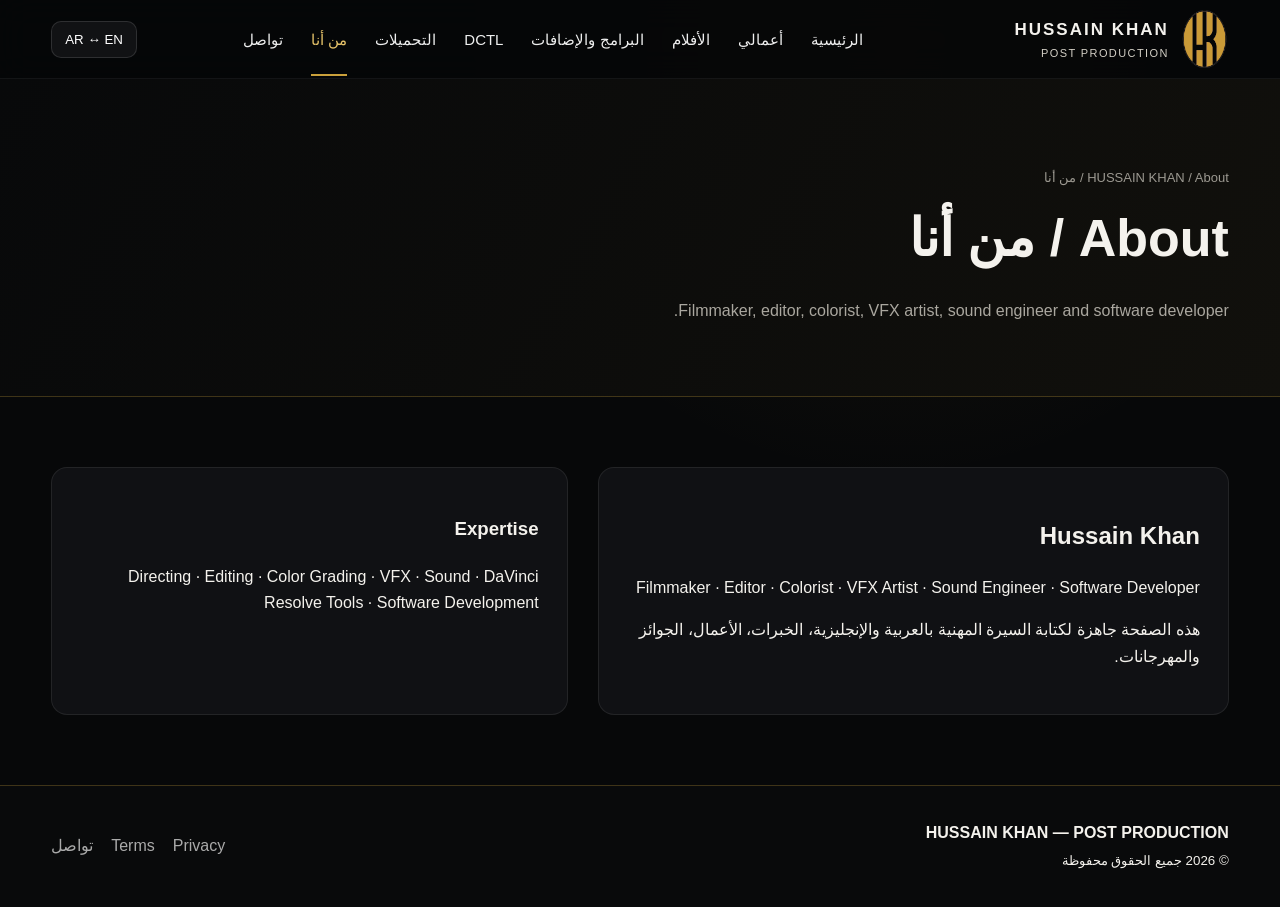
==== about/index.html @ 6a82c0e9 "Add files via upload" ====
<!doctype html><html lang="ar" dir="rtl"><head><meta charset="utf-8"><meta name="viewport" content="width=device-width,initial-scale=1"><title>About / من أنا | Hussain Khan</title><meta name="description" content="Filmmaker, editor, colorist, VFX artist, sound engineer and software developer."><link rel="stylesheet" href="../assets/css/style.css"></head><body data-depth="1" data-active="about"><div data-header></div><main><section class="page-hero"><div class="container"><div class="breadcrumbs">HUSSAIN KHAN / About / من أنا</div><h1>About / من أنا</h1><p>Filmmaker, editor, colorist, VFX artist, sound engineer and software developer.</p></div></section><section class="section"><div class="container two-col"><div class="panel"><h2>Hussain Khan</h2><p>Filmmaker · Editor · Colorist · VFX Artist · Sound Engineer · Software Developer</p><p>هذه الصفحة جاهزة لكتابة السيرة المهنية بالعربية والإنجليزية، الخبرات، الأعمال، الجوائز والمهرجانات.</p></div><div class="panel"><h3>Expertise</h3><p>Directing · Editing · Color Grading · VFX · Sound · DaVinci Resolve Tools · Software Development</p></div></div></section></main><div data-footer></div><script src="../assets/js/components.js"></script><script src="../assets/js/app.js"></script></body></html>
---- assets/css/style.css ----
@font-face{font-family:PNU;src:url('../fonts/PNU-Regular.ttf') format('truetype');font-weight:400;font-style:normal;font-display:swap}
@font-face{font-family:PNU;src:url('../fonts/PNU-Bold.ttf') format('truetype');font-weight:700;font-style:normal;font-display:swap}
:root{--bg:#070809;--bg2:#0d0e10;--panel:#111214;--panel2:#17181b;--gold:#caa03b;--gold2:#e7c36a;--text:#f4f2ed;--muted:#aaa79f;--line:rgba(202,160,59,.28);--shadow:0 20px 60px rgba(0,0,0,.35);--radius:18px}
*{box-sizing:border-box}html{scroll-behavior:smooth}body{margin:0;background:radial-gradient(circle at 70% 5%,rgba(202,160,59,.08),transparent 35%),var(--bg);color:var(--text);font-family:PNU,Arial,"Noto Sans Arabic",sans-serif;line-height:1.65}a{color:inherit;text-decoration:none}img{max-width:100%;display:block}.container{width:min(1380px,92vw);margin:auto}.gold{color:var(--gold2)}
.site-header{position:sticky;top:0;z-index:50;background:rgba(5,6,7,.86);backdrop-filter:blur(16px);border-bottom:1px solid rgba(255,255,255,.06)}.nav{min-height:78px;display:flex;align-items:center;gap:30px}.brand{display:flex;align-items:center;gap:12px;min-width:260px}.brand img{width:48px;height:58px;object-fit:contain}.brand strong{display:block;letter-spacing:2px;font-size:17px}.brand small{display:block;color:#d4d0c6;letter-spacing:1.4px;font-size:11px}.nav-links{display:flex;align-items:center;gap:28px;margin-inline:auto;font-size:15px}.nav-links a{padding:26px 0 22px;border-bottom:2px solid transparent;color:#eee}.nav-links a:hover,.nav-links a.active{color:var(--gold2);border-color:var(--gold)}.nav-actions{display:flex;align-items:center;gap:10px}.lang-btn,.icon-btn{border:1px solid rgba(255,255,255,.12);background:#111214;color:#fff;border-radius:10px;padding:10px 13px;cursor:pointer;font-family:inherit}.menu-btn{display:none}
.hero{min-height:690px;position:relative;overflow:hidden;border-bottom:1px solid var(--line)}.hero-bg{position:absolute;inset:0 0 0 43%;background:url('../img/hero.jpg') center/cover no-repeat;filter:saturate(.85) contrast(1.08)}.hero:after{content:"";position:absolute;inset:0;background:linear-gradient(90deg,#060708 0%,#060708 34%,rgba(6,7,8,.84) 49%,rgba(6,7,8,.15) 76%,rgba(6,7,8,.5) 100%)}.hero-content{position:relative;z-index:2;padding:80px 0 56px;max-width:760px}.eyebrow{color:var(--gold);text-transform:uppercase;letter-spacing:4px;font-size:15px}.hero h1{font-family:PNU,Impact,sans-serif;font-size:clamp(54px,7vw,105px);line-height:.95;letter-spacing:2px;margin:15px 0}.hero h2{font-size:42px;color:var(--gold);margin:0 0 12px}.roles{display:flex;flex-wrap:wrap;gap:7px 12px;text-transform:uppercase;font-size:14px}.roles span:not(:last-child):after{content:"•";color:var(--gold);margin-inline-start:12px}.lead{max-width:640px;color:#d0cdc6;font-size:17px;margin:20px 0 28px}.actions{display:flex;gap:14px;flex-wrap:wrap}.btn{display:inline-flex;align-items:center;justify-content:center;min-height:52px;padding:0 22px;border-radius:9px;border:1px solid var(--gold);font-weight:700;transition:.2s}.btn.primary{background:linear-gradient(135deg,#9c7423,#d9aa43);color:#fff}.btn:hover{transform:translateY(-2px);box-shadow:0 10px 30px rgba(202,160,59,.18)}
.section{padding:70px 0}.section.alt{background:#0b0c0e}.section-title{display:flex;justify-content:space-between;align-items:end;gap:20px;margin-bottom:28px}.section-title h2{margin:0;font-size:34px}.section-title p{margin:0;color:var(--muted)}.grid{display:grid;grid-template-columns:repeat(4,1fr);gap:18px}.card{background:linear-gradient(180deg,#111316,#0d0e10);border:1px solid rgba(202,160,59,.24);border-radius:var(--radius);overflow:hidden;box-shadow:var(--shadow)}.card-body{padding:20px}.card h3{margin:0 0 4px}.card .sub{color:var(--gold);font-size:12px;text-transform:uppercase;letter-spacing:1px}.card-media{aspect-ratio:16/8.5;object-fit:cover;width:100%;filter:saturate(.85)}.card p{color:var(--muted);font-size:14px}.card-link{color:var(--gold2);font-weight:700}.stats{display:grid;grid-template-columns:repeat(4,1fr);border:1px solid var(--line);border-radius:16px;background:#0e1012}.stat{padding:25px;text-align:center}.stat:not(:last-child){border-inline-end:1px solid var(--line)}.stat strong{font-size:34px;display:block}.stat span{color:var(--gold)}
.page-hero{padding:88px 0 55px;border-bottom:1px solid var(--line);background:linear-gradient(120deg,#08090a,#11100c)}.page-hero h1{font-size:52px;margin:0 0 10px}.page-hero p{color:var(--muted);max-width:760px}.content-grid{display:grid;grid-template-columns:repeat(3,1fr);gap:20px}.item{border:1px solid rgba(255,255,255,.09);background:#101114;border-radius:16px;overflow:hidden}.item .body{padding:20px}.tag{display:inline-block;border:1px solid var(--line);color:var(--gold2);border-radius:50px;padding:4px 10px;font-size:12px}.download-list{display:grid;gap:12px}.download-item{display:flex;align-items:center;justify-content:space-between;gap:20px;padding:18px 20px;background:#111214;border:1px solid rgba(255,255,255,.08);border-radius:12px}.download-item small{color:var(--muted)}.two-col{display:grid;grid-template-columns:1.1fr .9fr;gap:30px}.panel{background:#101114;border:1px solid rgba(255,255,255,.08);border-radius:16px;padding:28px}.form{display:grid;gap:14px}.form input,.form textarea,.form select{width:100%;background:#0a0b0c;border:1px solid rgba(255,255,255,.12);color:#fff;padding:14px 15px;border-radius:10px;font:inherit}.form textarea{min-height:160px;resize:vertical}.notice{padding:14px 16px;border-inline-start:3px solid var(--gold);background:rgba(202,160,59,.08);color:#d9d5cc}.breadcrumbs{color:#9c9991;font-size:13px;margin-bottom:8px}.legal h2{margin-top:35px;color:var(--gold2)}
footer{border-top:1px solid var(--line);background:#090a0b;padding:34px 0}.footer-grid{display:grid;grid-template-columns:1fr auto;align-items:center;gap:20px}.footer-links{display:flex;gap:18px;flex-wrap:wrap;color:#aaa}.mobile-only{display:none}
html[dir="rtl"] .hero:after{background:linear-gradient(270deg,#060708 0%,#060708 34%,rgba(6,7,8,.84) 49%,rgba(6,7,8,.15) 76%,rgba(6,7,8,.5) 100%)}html[dir="rtl"] .hero-bg{inset:0 43% 0 0;transform:scaleX(-1)}
@media(max-width:1050px){.nav-links{display:none}.menu-btn{display:block}.grid,.content-grid{grid-template-columns:repeat(2,1fr)}.hero-bg{inset:0}.hero:after,html[dir="rtl"] .hero:after{background:linear-gradient(180deg,rgba(6,7,8,.55),#060708 88%)}.hero-content{padding-top:330px}.two-col{grid-template-columns:1fr}.brand{min-width:0}.stats{grid-template-columns:repeat(2,1fr)}.stat:nth-child(2){border-inline-end:0}.stat:nth-child(-n+2){border-bottom:1px solid var(--line)}}
@media(max-width:650px){.container{width:min(94vw,620px)}.nav{min-height:68px}.brand strong{font-size:13px}.brand small{font-size:9px}.brand img{width:40px}.nav-actions .icon-btn{display:none}.hero{min-height:640px}.hero-content{padding-top:300px}.hero h1{font-size:52px}.hero h2{font-size:30px}.grid,.content-grid,.stats{grid-template-columns:1fr}.stat{border-bottom:1px solid var(--line)!important;border-inline-end:0!important}.stat:last-child{border-bottom:0!important}.section{padding:50px 0}.section-title{display:block}.page-hero{padding:60px 0 40px}.page-hero h1{font-size:38px}.footer-grid{grid-template-columns:1fr}.download-item{align-items:flex-start;flex-direction:column}}
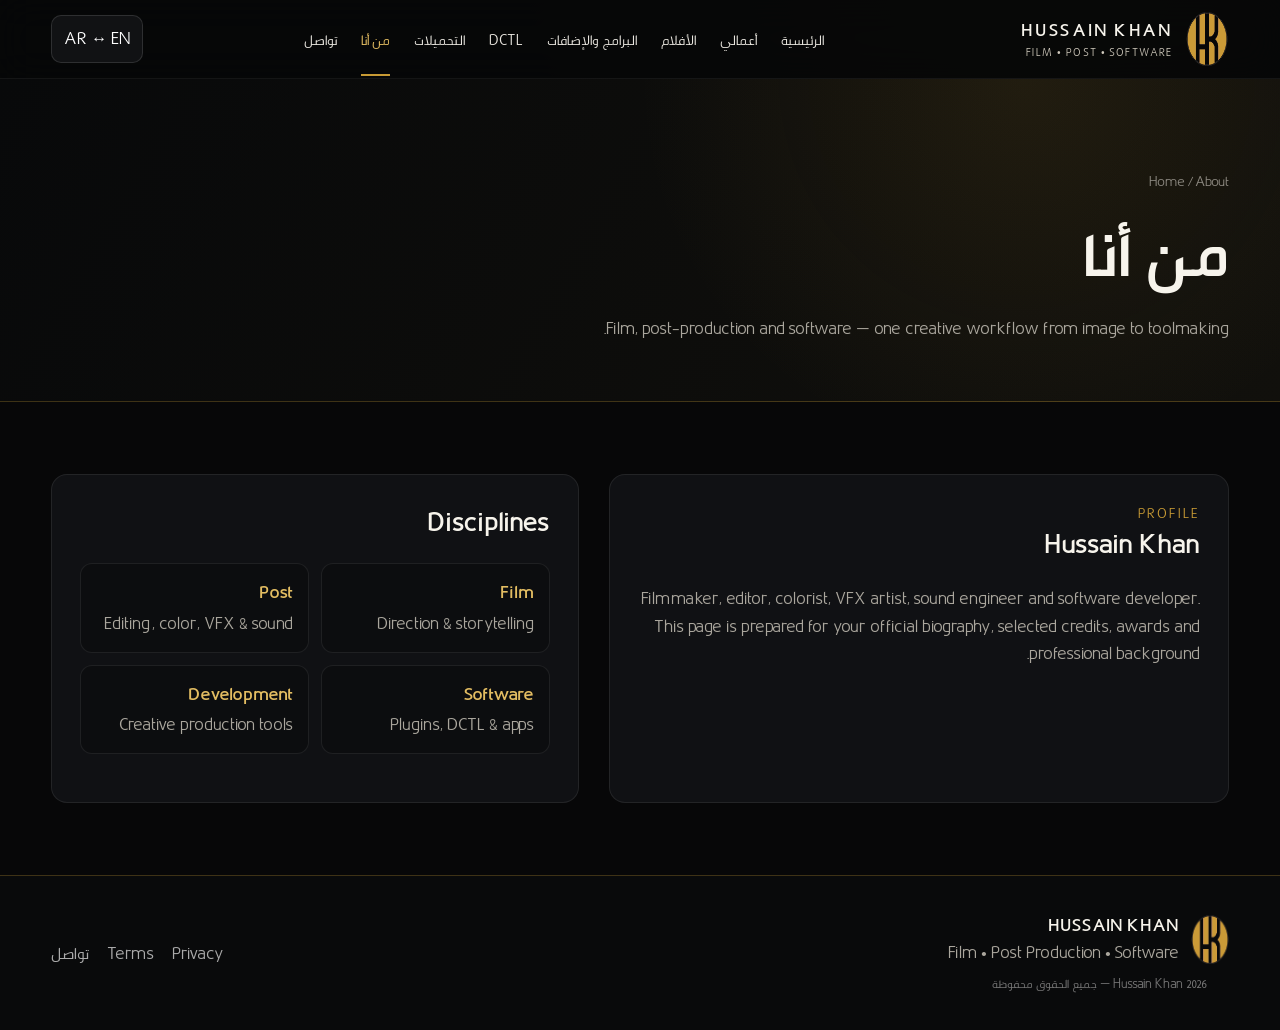
==== commit 797607d1: "Add files via upload" ====
--- a/about/index.html
+++ b/about/index.html
@@ -1 +1 @@
-<!doctype html><html lang="ar" dir="rtl"><head><meta charset="utf-8"><meta name="viewport" content="width=device-width,initial-scale=1"><title>About / من أنا | Hussain Khan</title><meta name="description" content="Filmmaker, editor, colorist, VFX artist, sound engineer and software developer."><link rel="stylesheet" href="../assets/css/style.css"></head><body data-depth="1" data-active="about"><div data-header></div><main><section class="page-hero"><div class="container"><div class="breadcrumbs">HUSSAIN KHAN / About / من أنا</div><h1>About / من أنا</h1><p>Filmmaker, editor, colorist, VFX artist, sound engineer and software developer.</p></div></section><section class="section"><div class="container two-col"><div class="panel"><h2>Hussain Khan</h2><p>Filmmaker · Editor · Colorist · VFX Artist · Sound Engineer · Software Developer</p><p>هذه الصفحة جاهزة لكتابة السيرة المهنية بالعربية والإنجليزية، الخبرات، الأعمال، الجوائز والمهرجانات.</p></div><div class="panel"><h3>Expertise</h3><p>Directing · Editing · Color Grading · VFX · Sound · DaVinci Resolve Tools · Software Development</p></div></div></section></main><div data-footer></div><script src="../assets/js/components.js"></script><script src="../assets/js/app.js"></script></body></html>
+<!doctype html><html lang="ar" dir="rtl"><head><meta charset="utf-8"><meta name="viewport" content="width=device-width,initial-scale=1"><title>About | Hussain Khan</title><meta name="description" content="About Hussain Khan — filmmaker and software developer."><link rel="icon" href="../assets/img/logo-gold.png"><link rel="stylesheet" href="../assets/css/style.css"></head><body data-depth="1" data-active="about"><div data-header></div><main><section class="page-hero"><div class="container"><div class="breadcrumbs">Home / About</div><h1 data-i18n="about">من أنا</h1><p>Film, post-production and software — one creative workflow from image to toolmaking.</p></div></section><section class="section"><div class="container two-col"><div class="panel"><div class="kicker">Profile</div><h2>Hussain Khan</h2><p class="muted">Filmmaker, editor, colorist, VFX artist, sound engineer and software developer. This page is prepared for your official biography, selected credits, awards and professional background.</p></div><div class="panel"><h2>Disciplines</h2><div class="feature-list"><div class="feature"><strong>Film</strong><span class="muted">Direction & storytelling</span></div><div class="feature"><strong>Post</strong><span class="muted">Editing, color, VFX & sound</span></div><div class="feature"><strong>Software</strong><span class="muted">Plugins, DCTL & apps</span></div><div class="feature"><strong>Development</strong><span class="muted">Creative production tools</span></div></div></div></div></section></main><div data-footer></div><script src="../assets/js/components.js"></script><script src="../assets/js/app.js"></script></body></html>
--- a/assets/css/style.css
+++ b/assets/css/style.css
@@ -1,12 +1,14 @@
 @font-face{font-family:PNU;src:url('../fonts/PNU-Regular.ttf') format('truetype');font-weight:400;font-style:normal;font-display:swap}
 @font-face{font-family:PNU;src:url('../fonts/PNU-Bold.ttf') format('truetype');font-weight:700;font-style:normal;font-display:swap}
-:root{--bg:#070809;--bg2:#0d0e10;--panel:#111214;--panel2:#17181b;--gold:#caa03b;--gold2:#e7c36a;--text:#f4f2ed;--muted:#aaa79f;--line:rgba(202,160,59,.28);--shadow:0 20px 60px rgba(0,0,0,.35);--radius:18px}
-*{box-sizing:border-box}html{scroll-behavior:smooth}body{margin:0;background:radial-gradient(circle at 70% 5%,rgba(202,160,59,.08),transparent 35%),var(--bg);color:var(--text);font-family:PNU,Arial,"Noto Sans Arabic",sans-serif;line-height:1.65}a{color:inherit;text-decoration:none}img{max-width:100%;display:block}.container{width:min(1380px,92vw);margin:auto}.gold{color:var(--gold2)}
-.site-header{position:sticky;top:0;z-index:50;background:rgba(5,6,7,.86);backdrop-filter:blur(16px);border-bottom:1px solid rgba(255,255,255,.06)}.nav{min-height:78px;display:flex;align-items:center;gap:30px}.brand{display:flex;align-items:center;gap:12px;min-width:260px}.brand img{width:48px;height:58px;object-fit:contain}.brand strong{display:block;letter-spacing:2px;font-size:17px}.brand small{display:block;color:#d4d0c6;letter-spacing:1.4px;font-size:11px}.nav-links{display:flex;align-items:center;gap:28px;margin-inline:auto;font-size:15px}.nav-links a{padding:26px 0 22px;border-bottom:2px solid transparent;color:#eee}.nav-links a:hover,.nav-links a.active{color:var(--gold2);border-color:var(--gold)}.nav-actions{display:flex;align-items:center;gap:10px}.lang-btn,.icon-btn{border:1px solid rgba(255,255,255,.12);background:#111214;color:#fff;border-radius:10px;padding:10px 13px;cursor:pointer;font-family:inherit}.menu-btn{display:none}
-.hero{min-height:690px;position:relative;overflow:hidden;border-bottom:1px solid var(--line)}.hero-bg{position:absolute;inset:0 0 0 43%;background:url('../img/hero.jpg') center/cover no-repeat;filter:saturate(.85) contrast(1.08)}.hero:after{content:"";position:absolute;inset:0;background:linear-gradient(90deg,#060708 0%,#060708 34%,rgba(6,7,8,.84) 49%,rgba(6,7,8,.15) 76%,rgba(6,7,8,.5) 100%)}.hero-content{position:relative;z-index:2;padding:80px 0 56px;max-width:760px}.eyebrow{color:var(--gold);text-transform:uppercase;letter-spacing:4px;font-size:15px}.hero h1{font-family:PNU,Impact,sans-serif;font-size:clamp(54px,7vw,105px);line-height:.95;letter-spacing:2px;margin:15px 0}.hero h2{font-size:42px;color:var(--gold);margin:0 0 12px}.roles{display:flex;flex-wrap:wrap;gap:7px 12px;text-transform:uppercase;font-size:14px}.roles span:not(:last-child):after{content:"•";color:var(--gold);margin-inline-start:12px}.lead{max-width:640px;color:#d0cdc6;font-size:17px;margin:20px 0 28px}.actions{display:flex;gap:14px;flex-wrap:wrap}.btn{display:inline-flex;align-items:center;justify-content:center;min-height:52px;padding:0 22px;border-radius:9px;border:1px solid var(--gold);font-weight:700;transition:.2s}.btn.primary{background:linear-gradient(135deg,#9c7423,#d9aa43);color:#fff}.btn:hover{transform:translateY(-2px);box-shadow:0 10px 30px rgba(202,160,59,.18)}
-.section{padding:70px 0}.section.alt{background:#0b0c0e}.section-title{display:flex;justify-content:space-between;align-items:end;gap:20px;margin-bottom:28px}.section-title h2{margin:0;font-size:34px}.section-title p{margin:0;color:var(--muted)}.grid{display:grid;grid-template-columns:repeat(4,1fr);gap:18px}.card{background:linear-gradient(180deg,#111316,#0d0e10);border:1px solid rgba(202,160,59,.24);border-radius:var(--radius);overflow:hidden;box-shadow:var(--shadow)}.card-body{padding:20px}.card h3{margin:0 0 4px}.card .sub{color:var(--gold);font-size:12px;text-transform:uppercase;letter-spacing:1px}.card-media{aspect-ratio:16/8.5;object-fit:cover;width:100%;filter:saturate(.85)}.card p{color:var(--muted);font-size:14px}.card-link{color:var(--gold2);font-weight:700}.stats{display:grid;grid-template-columns:repeat(4,1fr);border:1px solid var(--line);border-radius:16px;background:#0e1012}.stat{padding:25px;text-align:center}.stat:not(:last-child){border-inline-end:1px solid var(--line)}.stat strong{font-size:34px;display:block}.stat span{color:var(--gold)}
-.page-hero{padding:88px 0 55px;border-bottom:1px solid var(--line);background:linear-gradient(120deg,#08090a,#11100c)}.page-hero h1{font-size:52px;margin:0 0 10px}.page-hero p{color:var(--muted);max-width:760px}.content-grid{display:grid;grid-template-columns:repeat(3,1fr);gap:20px}.item{border:1px solid rgba(255,255,255,.09);background:#101114;border-radius:16px;overflow:hidden}.item .body{padding:20px}.tag{display:inline-block;border:1px solid var(--line);color:var(--gold2);border-radius:50px;padding:4px 10px;font-size:12px}.download-list{display:grid;gap:12px}.download-item{display:flex;align-items:center;justify-content:space-between;gap:20px;padding:18px 20px;background:#111214;border:1px solid rgba(255,255,255,.08);border-radius:12px}.download-item small{color:var(--muted)}.two-col{display:grid;grid-template-columns:1.1fr .9fr;gap:30px}.panel{background:#101114;border:1px solid rgba(255,255,255,.08);border-radius:16px;padding:28px}.form{display:grid;gap:14px}.form input,.form textarea,.form select{width:100%;background:#0a0b0c;border:1px solid rgba(255,255,255,.12);color:#fff;padding:14px 15px;border-radius:10px;font:inherit}.form textarea{min-height:160px;resize:vertical}.notice{padding:14px 16px;border-inline-start:3px solid var(--gold);background:rgba(202,160,59,.08);color:#d9d5cc}.breadcrumbs{color:#9c9991;font-size:13px;margin-bottom:8px}.legal h2{margin-top:35px;color:var(--gold2)}
-footer{border-top:1px solid var(--line);background:#090a0b;padding:34px 0}.footer-grid{display:grid;grid-template-columns:1fr auto;align-items:center;gap:20px}.footer-links{display:flex;gap:18px;flex-wrap:wrap;color:#aaa}.mobile-only{display:none}
-html[dir="rtl"] .hero:after{background:linear-gradient(270deg,#060708 0%,#060708 34%,rgba(6,7,8,.84) 49%,rgba(6,7,8,.15) 76%,rgba(6,7,8,.5) 100%)}html[dir="rtl"] .hero-bg{inset:0 43% 0 0;transform:scaleX(-1)}
-@media(max-width:1050px){.nav-links{display:none}.menu-btn{display:block}.grid,.content-grid{grid-template-columns:repeat(2,1fr)}.hero-bg{inset:0}.hero:after,html[dir="rtl"] .hero:after{background:linear-gradient(180deg,rgba(6,7,8,.55),#060708 88%)}.hero-content{padding-top:330px}.two-col{grid-template-columns:1fr}.brand{min-width:0}.stats{grid-template-columns:repeat(2,1fr)}.stat:nth-child(2){border-inline-end:0}.stat:nth-child(-n+2){border-bottom:1px solid var(--line)}}
-@media(max-width:650px){.container{width:min(94vw,620px)}.nav{min-height:68px}.brand strong{font-size:13px}.brand small{font-size:9px}.brand img{width:40px}.nav-actions .icon-btn{display:none}.hero{min-height:640px}.hero-content{padding-top:300px}.hero h1{font-size:52px}.hero h2{font-size:30px}.grid,.content-grid,.stats{grid-template-columns:1fr}.stat{border-bottom:1px solid var(--line)!important;border-inline-end:0!important}.stat:last-child{border-bottom:0!important}.section{padding:50px 0}.section-title{display:block}.page-hero{padding:60px 0 40px}.page-hero h1{font-size:38px}.footer-grid{grid-template-columns:1fr}.download-item{align-items:flex-start;flex-direction:column}}
+:root{--bg:#070708;--bg2:#0b0c0e;--panel:#101114;--panel2:#15171a;--gold:#c79a34;--gold2:#e3bd62;--text:#f7f4ec;--muted:#aaa69d;--line:rgba(199,154,52,.28);--soft:rgba(255,255,255,.07);--shadow:0 25px 80px rgba(0,0,0,.42);--radius:18px;--max:1380px}
+*{box-sizing:border-box}html{scroll-behavior:smooth}body{margin:0;background:radial-gradient(circle at 80% -10%,rgba(199,154,52,.08),transparent 34%),var(--bg);color:var(--text);font-family:PNU,Arial,"Noto Sans Arabic",sans-serif;line-height:1.7}a{color:inherit;text-decoration:none}button,input,textarea,select{font:inherit}img{max-width:100%;display:block}.container{width:min(var(--max),92vw);margin:auto}.gold{color:var(--gold2)}.muted{color:var(--muted)}.kicker{color:var(--gold);font-size:13px;letter-spacing:2px;text-transform:uppercase}.sr-only{position:absolute;width:1px;height:1px;padding:0;margin:-1px;overflow:hidden;clip:rect(0,0,0,0);white-space:nowrap;border:0}
+.site-header{position:sticky;top:0;z-index:80;background:rgba(6,7,8,.86);backdrop-filter:blur(18px);border-bottom:1px solid rgba(255,255,255,.06)}.nav{min-height:78px;display:flex;align-items:center;gap:24px}.brand{display:flex;align-items:center;gap:12px;min-width:245px}.brand img{width:44px;height:54px;object-fit:contain}.brand strong{display:block;letter-spacing:1.7px;font-size:16px}.brand small{display:block;color:#d0cabd;letter-spacing:1.4px;font-size:10px}.nav-links{display:flex;align-items:center;gap:24px;margin-inline:auto;font-size:14px}.nav-links a{padding:27px 0 22px;border-bottom:2px solid transparent;color:#e9e6df;transition:.2s}.nav-links a:hover,.nav-links a.active{color:var(--gold2);border-color:var(--gold)}.nav-actions{display:flex;align-items:center;gap:9px}.lang-btn,.icon-btn{border:1px solid rgba(255,255,255,.12);background:#111214;color:#fff;border-radius:10px;padding:9px 12px;cursor:pointer}.menu-btn{display:none}
+.mobile-menu{display:none;position:fixed;top:78px;left:0;right:0;z-index:70;background:#0c0d0f;border-bottom:1px solid var(--line);padding:18px 4vw;box-shadow:var(--shadow)}.mobile-menu.open{display:grid}.mobile-menu a{padding:11px 0;border-bottom:1px solid rgba(255,255,255,.05)}
+.hero{min-height:720px;position:relative;overflow:hidden;border-bottom:1px solid var(--line)}.hero-bg{position:absolute;inset:0 0 0 42%;background:url('../img/hero.jpg') center/cover no-repeat;filter:saturate(.85) contrast(1.08)}.hero:after{content:"";position:absolute;inset:0;background:linear-gradient(90deg,#060708 0%,#060708 33%,rgba(6,7,8,.88) 48%,rgba(6,7,8,.15) 76%,rgba(6,7,8,.48) 100%)}.hero-content{position:relative;z-index:2;padding:92px 0 64px;max-width:780px}.hero h1{font-size:clamp(56px,7vw,106px);line-height:.94;letter-spacing:1.5px;margin:14px 0 10px}.hero h2{font-size:42px;color:var(--gold);margin:0 0 10px}.roles{display:flex;flex-wrap:wrap;gap:7px 12px;text-transform:uppercase;font-size:13px}.roles span:not(:last-child):after{content:"•";color:var(--gold);margin-inline-start:12px}.lead{max-width:650px;color:#d1cdc4;font-size:18px;margin:20px 0 28px}.actions{display:flex;gap:12px;flex-wrap:wrap}.btn{display:inline-flex;align-items:center;justify-content:center;gap:8px;min-height:50px;padding:0 22px;border-radius:9px;border:1px solid var(--gold);font-weight:700;transition:.2s;background:transparent;color:#fff}.btn.primary{background:linear-gradient(135deg,#8f6821,#d7aa45)}.btn.ghost{border-color:rgba(255,255,255,.18)}.btn:hover{transform:translateY(-2px);box-shadow:0 10px 30px rgba(199,154,52,.17)}
+.trust-strip{border-bottom:1px solid rgba(255,255,255,.06);background:#0a0b0d}.trust-row{display:flex;justify-content:center;gap:42px;flex-wrap:wrap;padding:18px 0;color:#aaa69e;font-size:12px;letter-spacing:1px;text-transform:uppercase}.trust-row span b{color:var(--gold2);font-weight:700}
+.section{padding:72px 0}.section.alt{background:#0b0c0e}.section.compact{padding:48px 0}.section-title{display:flex;justify-content:space-between;align-items:end;gap:24px;margin-bottom:30px}.section-title h2{margin:0;font-size:35px}.section-title p{margin:4px 0 0;color:var(--muted);max-width:700px}.grid{display:grid;grid-template-columns:repeat(4,1fr);gap:18px}.grid.three{grid-template-columns:repeat(3,1fr)}.card{background:linear-gradient(180deg,#111316,#0d0e10);border:1px solid rgba(199,154,52,.24);border-radius:var(--radius);overflow:hidden;box-shadow:var(--shadow);transition:.25s}.card:hover{transform:translateY(-4px);border-color:rgba(227,189,98,.55)}.card-body{padding:21px}.card h3{margin:2px 0 5px;font-size:21px}.card .sub{color:var(--gold);font-size:11px;text-transform:uppercase;letter-spacing:1.2px}.card-media{aspect-ratio:16/8.5;object-fit:cover;width:100%;filter:saturate(.86)}.card p{color:var(--muted);font-size:14px}.card-link{color:var(--gold2);font-weight:700}.stats{display:grid;grid-template-columns:repeat(4,1fr);border:1px solid var(--line);border-radius:16px;background:#0e1012;overflow:hidden}.stat{padding:26px;text-align:center}.stat:not(:last-child){border-inline-end:1px solid var(--line)}.stat strong{font-size:31px;display:block;letter-spacing:.5px}.stat span{color:var(--gold);font-size:13px}
+.page-hero{padding:92px 0 58px;border-bottom:1px solid var(--line);background:radial-gradient(circle at 80% 0%,rgba(199,154,52,.1),transparent 36%),linear-gradient(120deg,#08090a,#11100c)}.page-hero h1{font-size:clamp(40px,5vw,62px);margin:0 0 8px}.page-hero p{color:var(--muted);max-width:820px;margin:0}.breadcrumbs{color:#8e8a82;font-size:13px;margin-bottom:9px}.content-grid{display:grid;grid-template-columns:repeat(3,1fr);gap:20px}.item{border:1px solid rgba(255,255,255,.09);background:#101114;border-radius:16px;overflow:hidden}.item .body{padding:20px}.item h3{margin:8px 0 6px}.tag{display:inline-block;border:1px solid var(--line);color:var(--gold2);border-radius:999px;padding:3px 10px;font-size:11px}.two-col{display:grid;grid-template-columns:1.08fr .92fr;gap:30px}.panel{background:#101114;border:1px solid rgba(255,255,255,.08);border-radius:16px;padding:28px}.panel h2,.panel h3{margin-top:0}.feature-list{display:grid;grid-template-columns:repeat(2,1fr);gap:12px;margin:20px 0}.feature{padding:15px;border:1px solid rgba(255,255,255,.08);background:#0c0d0f;border-radius:12px}.feature strong{display:block;color:var(--gold2);margin-bottom:3px}.product-hero{display:grid;grid-template-columns:1.1fr .9fr;gap:35px;align-items:center}.product-cover{border:1px solid var(--line);background:#0e0f11;border-radius:20px;overflow:hidden;box-shadow:var(--shadow)}.product-cover img{width:100%;aspect-ratio:16/10;object-fit:cover}.version-pill{display:inline-flex;align-items:center;gap:8px;border:1px solid var(--line);border-radius:999px;padding:6px 11px;color:var(--gold2);font-size:12px}.specs{display:grid;gap:10px}.spec{display:flex;justify-content:space-between;gap:18px;padding:13px 0;border-bottom:1px solid rgba(255,255,255,.07)}.spec span:last-child{color:#ddd}.download-list{display:grid;gap:12px}.download-item{display:flex;align-items:center;justify-content:space-between;gap:20px;padding:18px 20px;background:#111214;border:1px solid rgba(255,255,255,.08);border-radius:12px}.download-item small{color:var(--muted)}.download-item:hover{border-color:var(--line)}.notice{padding:14px 16px;border-inline-start:3px solid var(--gold);background:rgba(199,154,52,.08);color:#d9d5cc;border-radius:8px}.form{display:grid;gap:14px}.form label{font-size:13px;color:#d9d5cd}.form input,.form textarea,.form select{width:100%;background:#0a0b0c;border:1px solid rgba(255,255,255,.12);color:#fff;padding:13px 14px;border-radius:10px}.form textarea{min-height:160px;resize:vertical}.form .row{display:grid;grid-template-columns:1fr 1fr;gap:12px}.legal h2{margin-top:34px;color:var(--gold2)}.empty-state{text-align:center;padding:42px;border:1px dashed var(--line);border-radius:16px;color:var(--muted)}
+footer{border-top:1px solid var(--line);background:#090a0b;padding:36px 0}.footer-grid{display:grid;grid-template-columns:1fr auto;align-items:center;gap:22px}.footer-brand{display:flex;align-items:center;gap:12px}.footer-brand img{width:38px}.footer-links{display:flex;gap:18px;flex-wrap:wrap;color:#aaa}.footer-note{margin-top:7px;color:#777;font-size:12px}
+html[dir="rtl"] .hero:after{background:linear-gradient(270deg,#060708 0%,#060708 33%,rgba(6,7,8,.88) 48%,rgba(6,7,8,.15) 76%,rgba(6,7,8,.48) 100%)}html[dir="rtl"] .hero-bg{inset:0 42% 0 0;transform:scaleX(-1)}
+@media(max-width:1100px){.nav-links{display:none}.menu-btn{display:block}.grid{grid-template-columns:repeat(2,1fr)}.grid.three,.content-grid{grid-template-columns:repeat(2,1fr)}.hero-bg{inset:0!important;transform:none!important}.hero:after,html[dir="rtl"] .hero:after{background:linear-gradient(180deg,rgba(6,7,8,.45),#060708 88%)}.hero-content{padding-top:350px}.two-col,.product-hero{grid-template-columns:1fr}.brand{min-width:0}.stats{grid-template-columns:repeat(2,1fr)}.stat:nth-child(2){border-inline-end:0}.stat:nth-child(-n+2){border-bottom:1px solid var(--line)}}
+@media(max-width:680px){.container{width:min(94vw,640px)}.nav{min-height:68px}.mobile-menu{top:68px}.brand strong{font-size:13px}.brand small{font-size:9px}.brand img{width:37px}.hero{min-height:650px}.hero-content{padding-top:315px}.hero h1{font-size:51px}.hero h2{font-size:29px}.lead{font-size:16px}.grid,.grid.three,.content-grid,.stats,.feature-list{grid-template-columns:1fr}.stat{border-bottom:1px solid var(--line)!important;border-inline-end:0!important}.stat:last-child{border-bottom:0!important}.section{padding:52px 0}.section-title{display:block}.page-hero{padding:64px 0 42px}.page-hero h1{font-size:38px}.footer-grid{grid-template-columns:1fr}.download-item{align-items:flex-start;flex-direction:column}.form .row{grid-template-columns:1fr}.trust-row{gap:20px}.product-cover img{aspect-ratio:16/11}}
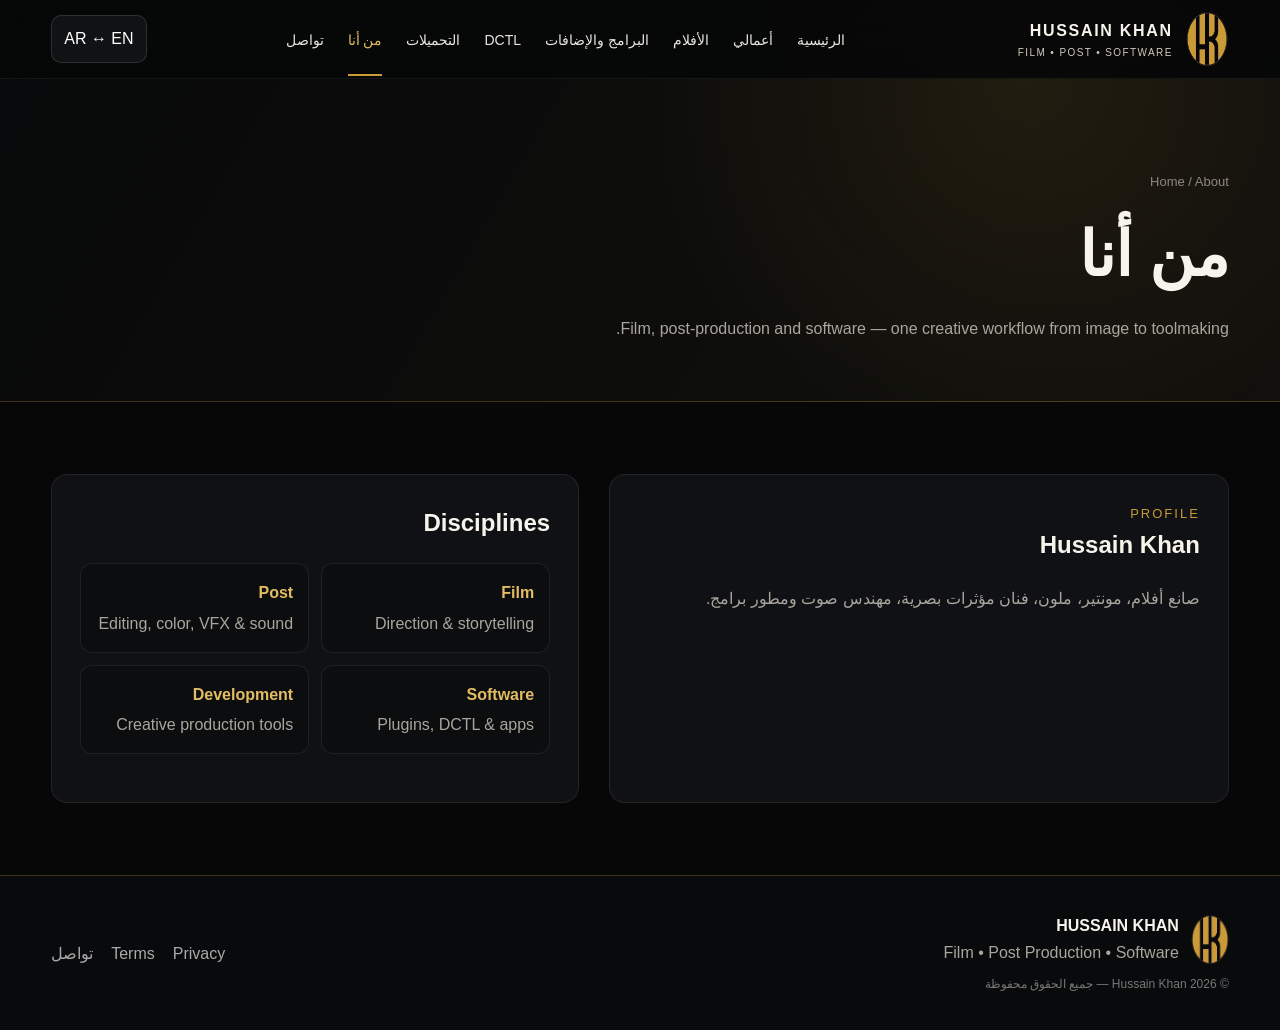
==== commit 91d19d21: "Deploy website v0.3.0" ====
--- a/about/index.html
+++ b/about/index.html
@@ -1 +1 @@
-<!doctype html><html lang="ar" dir="rtl"><head><meta charset="utf-8"><meta name="viewport" content="width=device-width,initial-scale=1"><title>About | Hussain Khan</title><meta name="description" content="About Hussain Khan — filmmaker and software developer."><link rel="icon" href="../assets/img/logo-gold.png"><link rel="stylesheet" href="../assets/css/style.css"></head><body data-depth="1" data-active="about"><div data-header></div><main><section class="page-hero"><div class="container"><div class="breadcrumbs">Home / About</div><h1 data-i18n="about">من أنا</h1><p>Film, post-production and software — one creative workflow from image to toolmaking.</p></div></section><section class="section"><div class="container two-col"><div class="panel"><div class="kicker">Profile</div><h2>Hussain Khan</h2><p class="muted">Filmmaker, editor, colorist, VFX artist, sound engineer and software developer. This page is prepared for your official biography, selected credits, awards and professional background.</p></div><div class="panel"><h2>Disciplines</h2><div class="feature-list"><div class="feature"><strong>Film</strong><span class="muted">Direction & storytelling</span></div><div class="feature"><strong>Post</strong><span class="muted">Editing, color, VFX & sound</span></div><div class="feature"><strong>Software</strong><span class="muted">Plugins, DCTL & apps</span></div><div class="feature"><strong>Development</strong><span class="muted">Creative production tools</span></div></div></div></div></section></main><div data-footer></div><script src="../assets/js/components.js"></script><script src="../assets/js/app.js"></script></body></html>
+<!doctype html><html lang="ar" dir="rtl"><head><meta charset="utf-8"><meta name="viewport" content="width=device-width,initial-scale=1"><title>About | Hussain Khan</title><meta name="description" content="About Hussain Khan — filmmaker and software developer."><link rel="icon" href="../assets/img/logo-gold.png"><link rel="stylesheet" href="../assets/css/style.css"></head><body data-depth="1" data-active="about"><div data-header></div><main><section class="page-hero"><div class="container"><div class="breadcrumbs">Home / About</div><h1 data-i18n="about">من أنا</h1><p>Film, post-production and software — one creative workflow from image to toolmaking.</p></div></section><section class="section"><div class="container two-col"><div class="panel"><div class="kicker">Profile</div><h2>Hussain Khan</h2><p class="muted" data-content="about.bio">Filmmaker, editor, colorist, VFX artist, sound engineer and software developer.</p></div><div class="panel"><h2>Disciplines</h2><div class="feature-list"><div class="feature"><strong>Film</strong><span class="muted">Direction & storytelling</span></div><div class="feature"><strong>Post</strong><span class="muted">Editing, color, VFX & sound</span></div><div class="feature"><strong>Software</strong><span class="muted">Plugins, DCTL & apps</span></div><div class="feature"><strong>Development</strong><span class="muted">Creative production tools</span></div></div></div></div></section></main><div data-footer></div><script src="../assets/js/components.js"></script><script src="../assets/js/app.js"></script><script src="../assets/js/content.js"></script></body></html>
